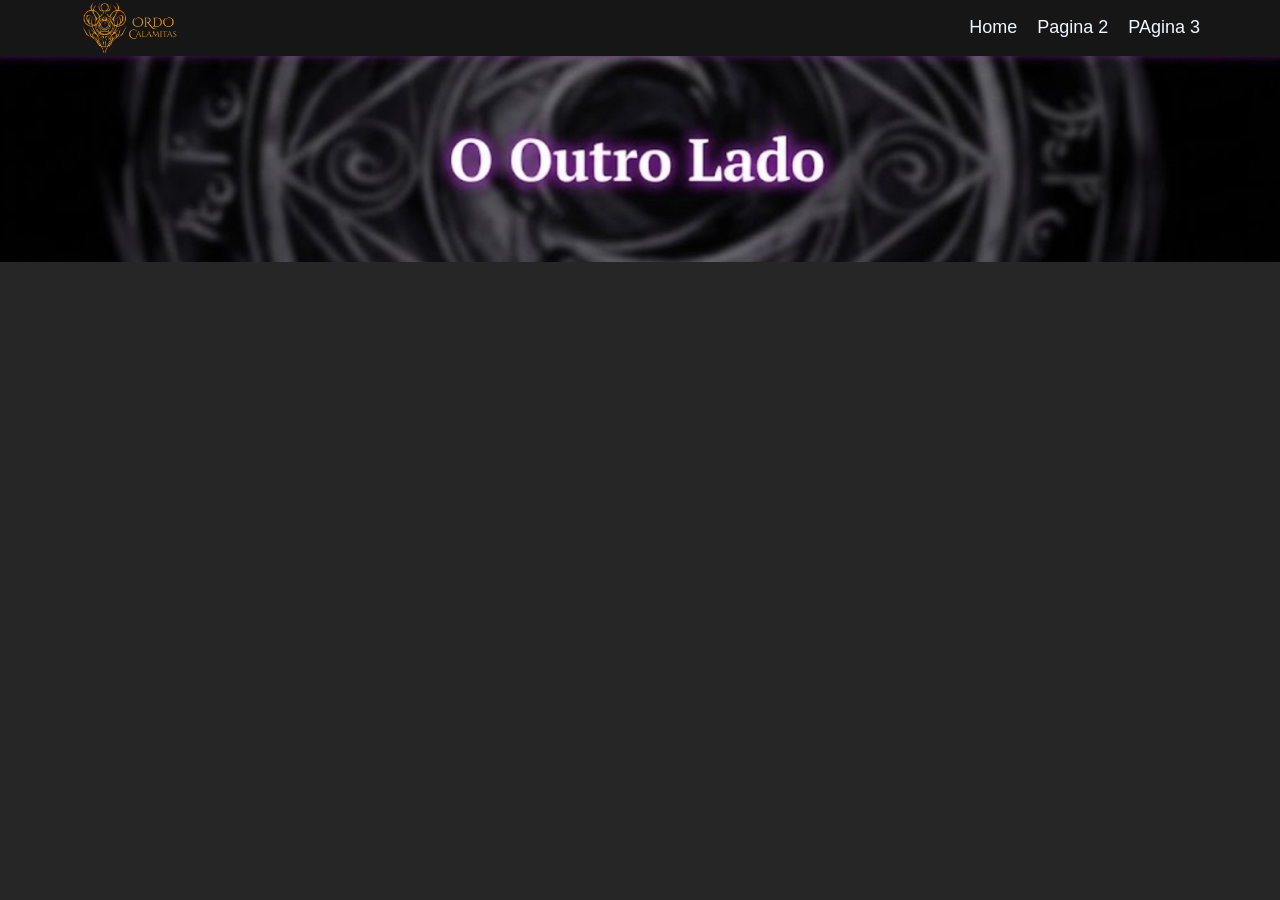
==== index.html @ acf665bf "Criação e estilização do cabeçalho" ====
<!DOCTYPE html>
<html lang="en">
<head>
    <meta charset="UTF-8">
    <meta name="viewport" content="width=device-width, initial-scale=1.0">
    <title>ORDO CALAMITAS</title>
    <link rel="stylesheet" href="style.css" >
</head>
<body>

    <header>
    <div id="area_menu">
        <div id="menu">
            <img src="img/Logo.png" alt="Logo" id="logo">
            <nav>
                <a href="" class="link_menu">Home</a>
                <a href="" class="link_menu">Pagina 2</a>
                <a href="" class="link_menu">PAgina 3</a>
            </nav>
       </div>
    </div>

       <div id="area_banner">
            <img src="img/Banner.jpg" alt="Banner" id="Banner">
       </div>
    </header>

</body>
</html>
---- style.css ----
body
{
    margin: 0;
    background-color: rgb(38, 38, 38);
}

#menu
{
    margin: 0 80px;
    display: flex;
    justify-content: space-between;
    align-items: center;
}

#area_menu
{
    background-color:rgb(23, 22, 22)
}

nav
{
    display: flex;
    gap: 20px;
    font-size: 18px;
}

#logo
{
    width: 100px;
}

#Banner
{
    width: 100%;
}

.link_menu
{
    text-decoration: none;
    color: aliceblue;
    font-family: Arial;
}

.link_menu:hover
{
    color: blueviolet;
}
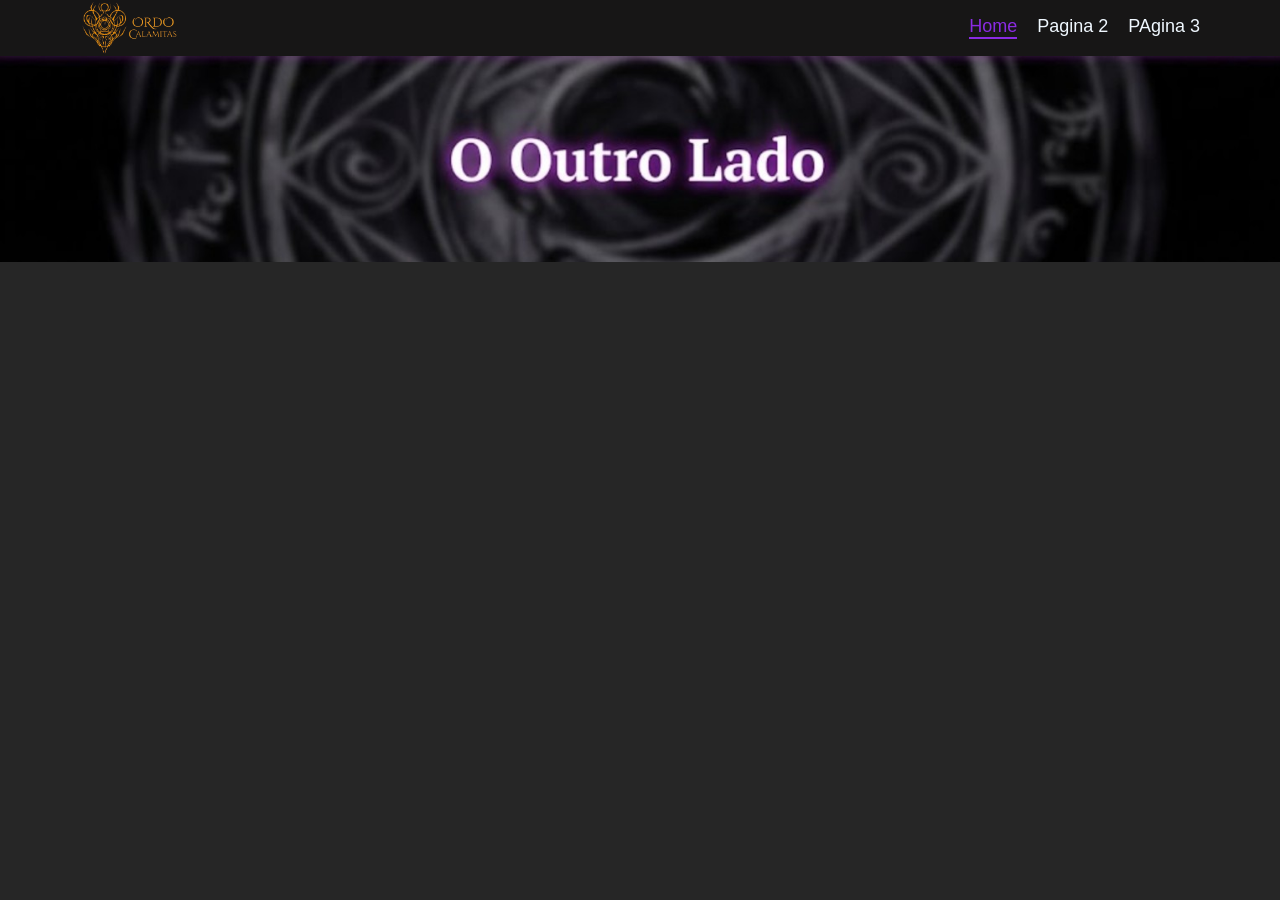
==== commit 0ae38e2b: "Finaliza estilização do menu" ====
--- a/index.html
+++ b/index.html
@@ -13,7 +13,7 @@
         <div id="menu">
             <img src="img/Logo.png" alt="Logo" id="logo">
             <nav>
-                <a href="" class="link_menu">Home</a>
+                <a href="index.html" class="link_menu atual">Home</a>
                 <a href="" class="link_menu">Pagina 2</a>
                 <a href="" class="link_menu">PAgina 3</a>
             </nav>
--- a/style.css
+++ b/style.css
@@ -44,4 +44,11 @@
 .link_menu:hover
 {
     color: blueviolet;
+    text-shadow: 0 0 5px rgba(113, 12, 214, 0.699);
+} 
+
+.atual
+{
+    color: blueviolet;
+    border-bottom: 2px solid blueviolet;
 }
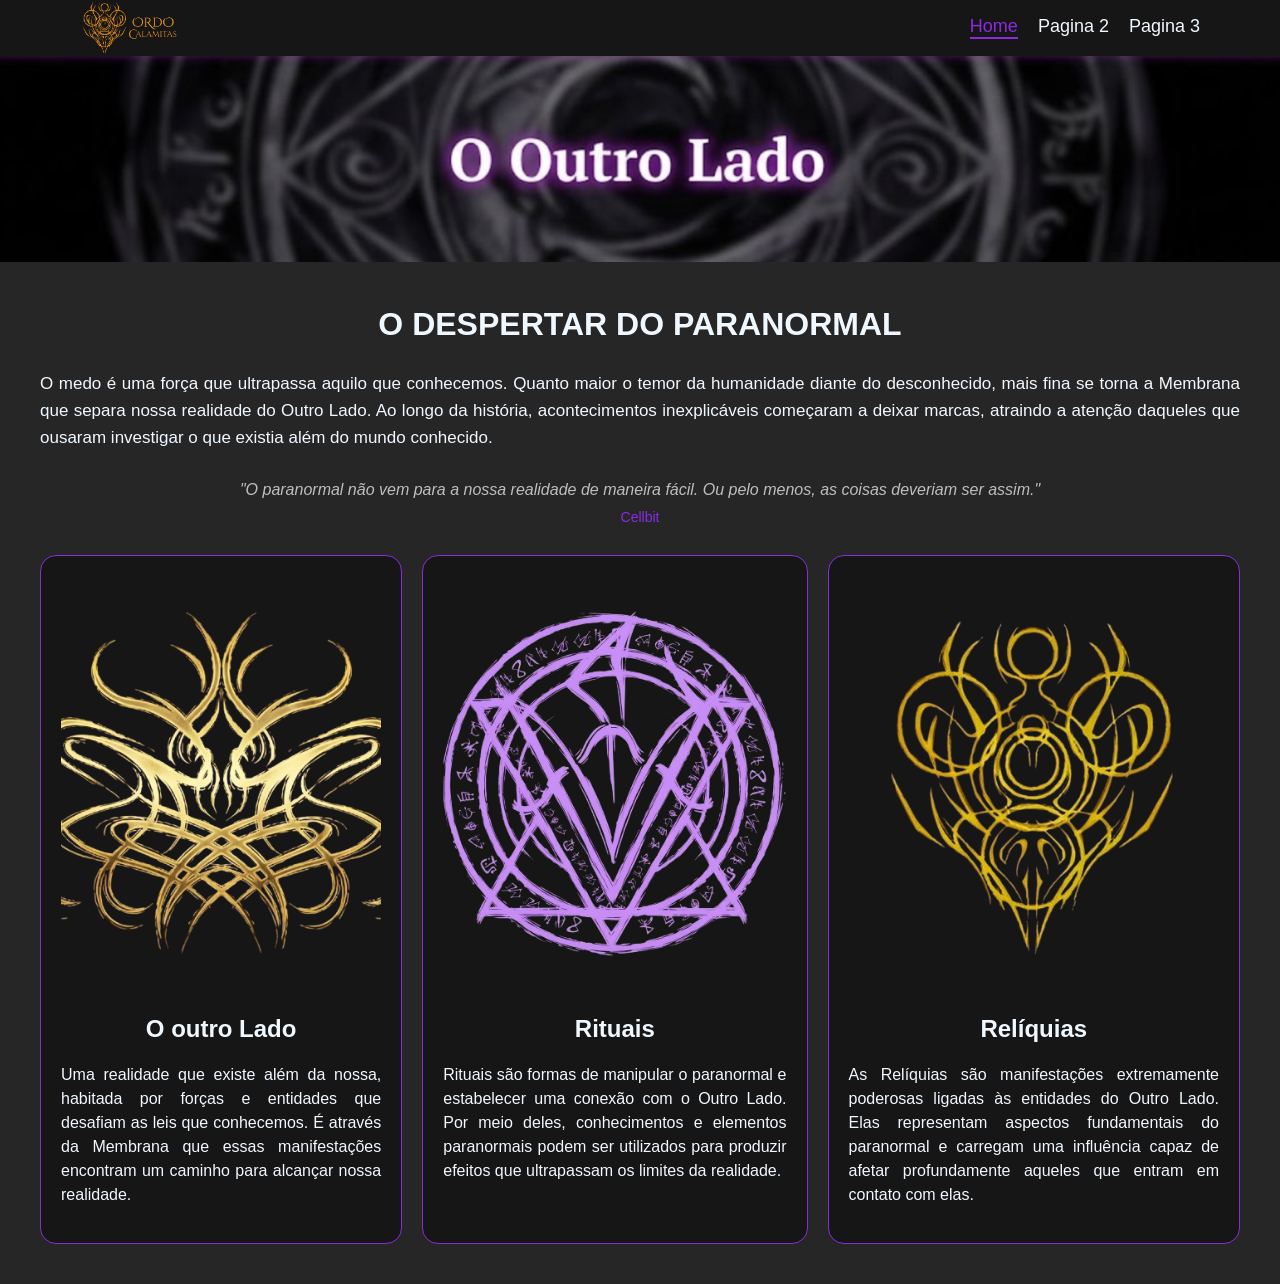
==== commit 2af88cc5: "Estiliza a introdução" ====
--- a/index.html
+++ b/index.html
@@ -15,7 +15,7 @@
             <nav>
                 <a href="index.html" class="link_menu atual">Home</a>
                 <a href="" class="link_menu">Pagina 2</a>
-                <a href="" class="link_menu">PAgina 3</a>
+                <a href="" class="link_menu">Pagina 3</a>
             </nav>
        </div>
     </div>
@@ -25,5 +25,58 @@
        </div>
     </header>
 
+    <main>
+
+       <section id="introdução">
+         <h1>O DESPERTAR DO PARANORMAL</h1>
+          <p id="texto_introdução">
+             O medo é uma força que ultrapassa aquilo que conhecemos.
+                Quanto maior o temor da humanidade diante do desconhecido,
+                mais fina se torna a Membrana que separa nossa realidade do Outro Lado.  
+                Ao longo da história, acontecimentos inexplicáveis começaram
+               a deixar marcas, atraindo a atenção daqueles que ousaram investigar o que existia além do mundo conhecido.
+         </p>
+            
+            <blockquote id="citação">
+                "O paranormal não vem para a nossa realidade de maneira fácil. Ou pelo menos, as coisas deveriam ser assim."
+                <cite> Cellbit</cite>
+            </blockquote>
+
+            <div class="cards">
+                
+                <div class="card">
+                    <img src="img/outoLAdo.png" alt="O outro lado">
+                    <h2>O outro Lado</h2>
+                    <p>
+                        Uma realidade que existe além da nossa, habitada por forças e entidades que desafiam as leis que conhecemos. 
+                        É através da Membrana que essas manifestações encontram um caminho para alcançar nossa realidade.
+                    </p>
+
+                </div>
+
+                <div class="card">
+                    <img src="img/Rituais.png" alt="Rituais">
+                    <h2>Rituais</h2>
+                    <p>
+                        Rituais são formas de manipular o paranormal e estabelecer uma conexão com o Outro Lado. Por meio deles, 
+                        conhecimentos e elementos paranormais podem ser utilizados para produzir efeitos que ultrapassam os limites da realidade.
+                    </p>
+                </div>
+
+                <div class="card">
+                    <img src="img/Reliquias.png" alt="Reliquias">
+                    <h2>Relíquias</h2>
+                    <p>
+                        As Relíquias são manifestações extremamente poderosas ligadas às entidades do Outro Lado. Elas representam 
+                        aspectos fundamentais do paranormal e carregam uma influência capaz de afetar profundamente aqueles que entram 
+                        em contato com elas.
+                    </p>
+                </div>
+            </div>
+
+        </section>
+
+    </main>
+
 </body>
 </html>
--- a/style.css
+++ b/style.css
@@ -51,4 +51,82 @@
 {
     color: blueviolet;
     border-bottom: 2px solid blueviolet;
+}
+
+#introdução
+{
+    margin: 40px 40px;
+   
+}
+
+#introdução h1
+{
+    color: aliceblue;
+    font-family: arial;
+    text-align: center;
+    font-size: 32px;
+}
+
+#texto_introdução
+{
+    color: aliceblue;
+    font-family: Arial;
+    font-size: 17px;
+    line-height: 1.6;
+    text-align: justify;
+}
+
+#citação
+{
+    color: rgb(190, 190, 190);
+    font-family: Arial;
+    font-size: 16px;
+    text-align: center;
+    font-style: italic;
+    margin: 30px 80px;
+}
+
+#citação cite
+{
+    display: block;
+    color: blueviolet;
+    font-size: 14px;
+    margin-top: 10px;
+    font-style: normal;
+}
+
+.cards
+{
+    display: flex;
+    gap: 20px;
+}
+
+.card
+{
+    background-color: rgb(23, 22, 22);
+    border: 1px solid blueviolet;
+    padding: 20px;
+    border-radius: 16px;
+}
+
+.card img
+{
+    width: 100%;
+    height: 415px;
+    object-fit: cover;
+}
+
+.card h2
+{
+    color: aliceblue;
+    font-family: arial;
+    text-align: center ;
+}
+
+.card p
+{
+    color: aliceblue;
+    font-family: arial;
+    line-height: 1.5;
+    text-align: justify;
 }
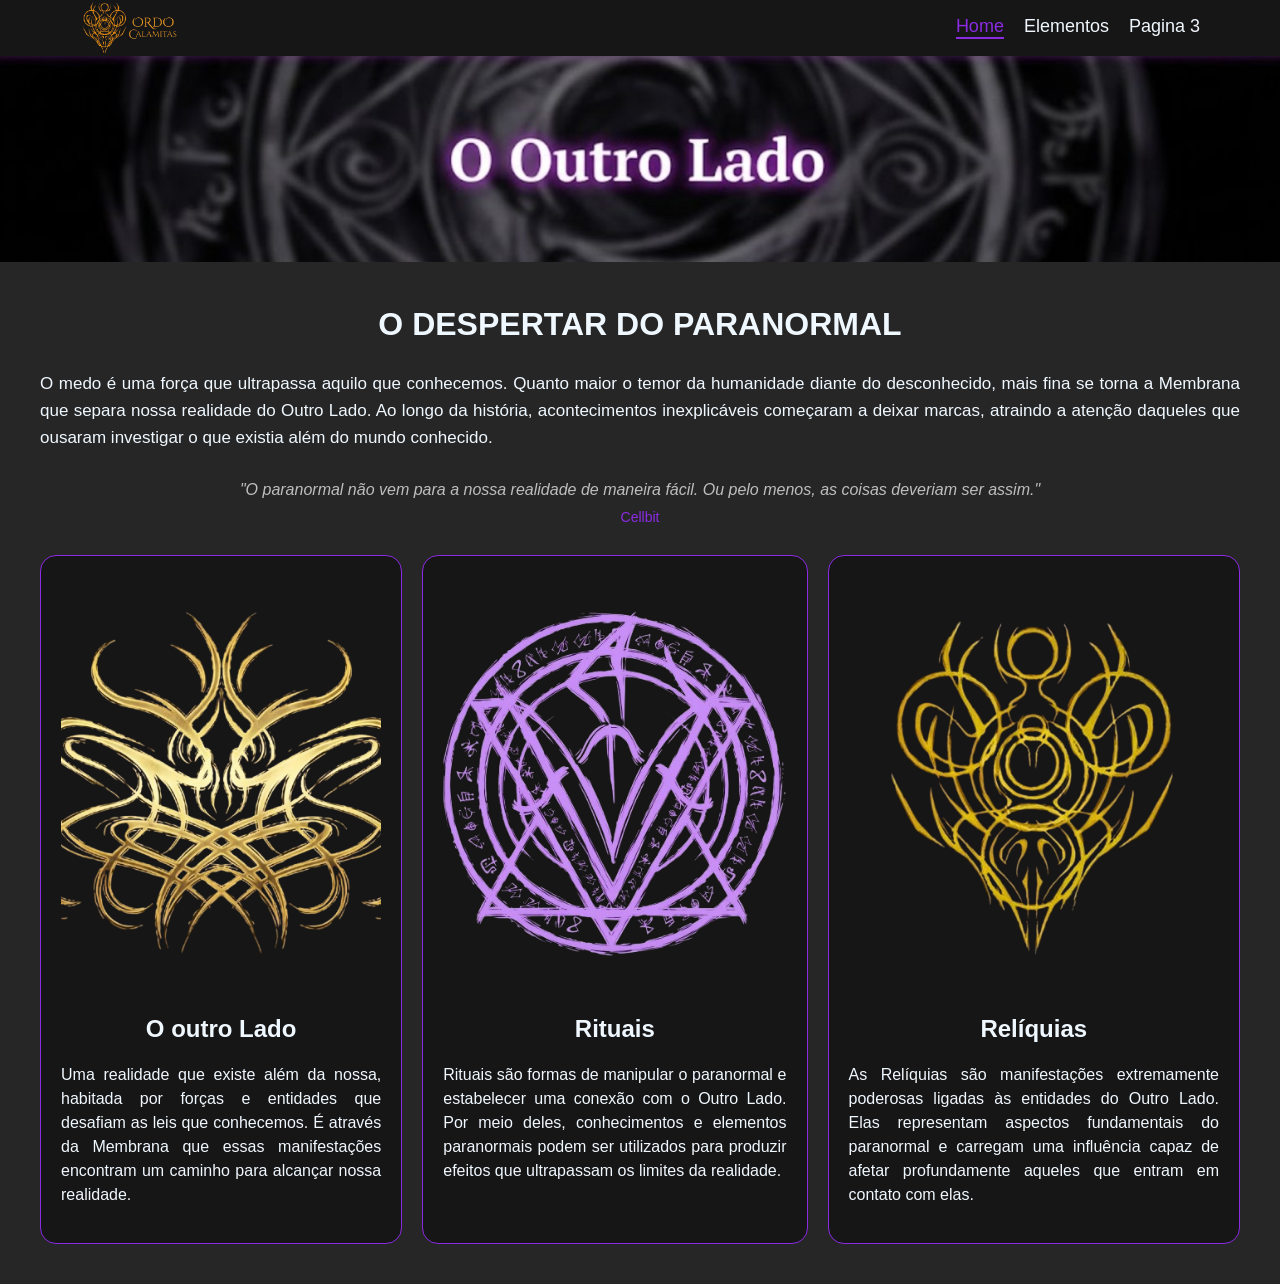
==== commit a11495cb: "Atualiza o link para a pagina de elementos" ====
--- a/index.html
+++ b/index.html
@@ -1,5 +1,5 @@
 <!DOCTYPE html>
-<html lang="en">
+<html lang="pt-BR">
 <head>
     <meta charset="UTF-8">
     <meta name="viewport" content="width=device-width, initial-scale=1.0">
@@ -14,7 +14,7 @@
             <img src="img/Logo.png" alt="Logo" id="logo">
             <nav>
                 <a href="index.html" class="link_menu atual">Home</a>
-                <a href="" class="link_menu">Pagina 2</a>
+                <a href="elementos.html" class="link_menu">Elementos</a>
                 <a href="" class="link_menu">Pagina 3</a>
             </nav>
        </div>
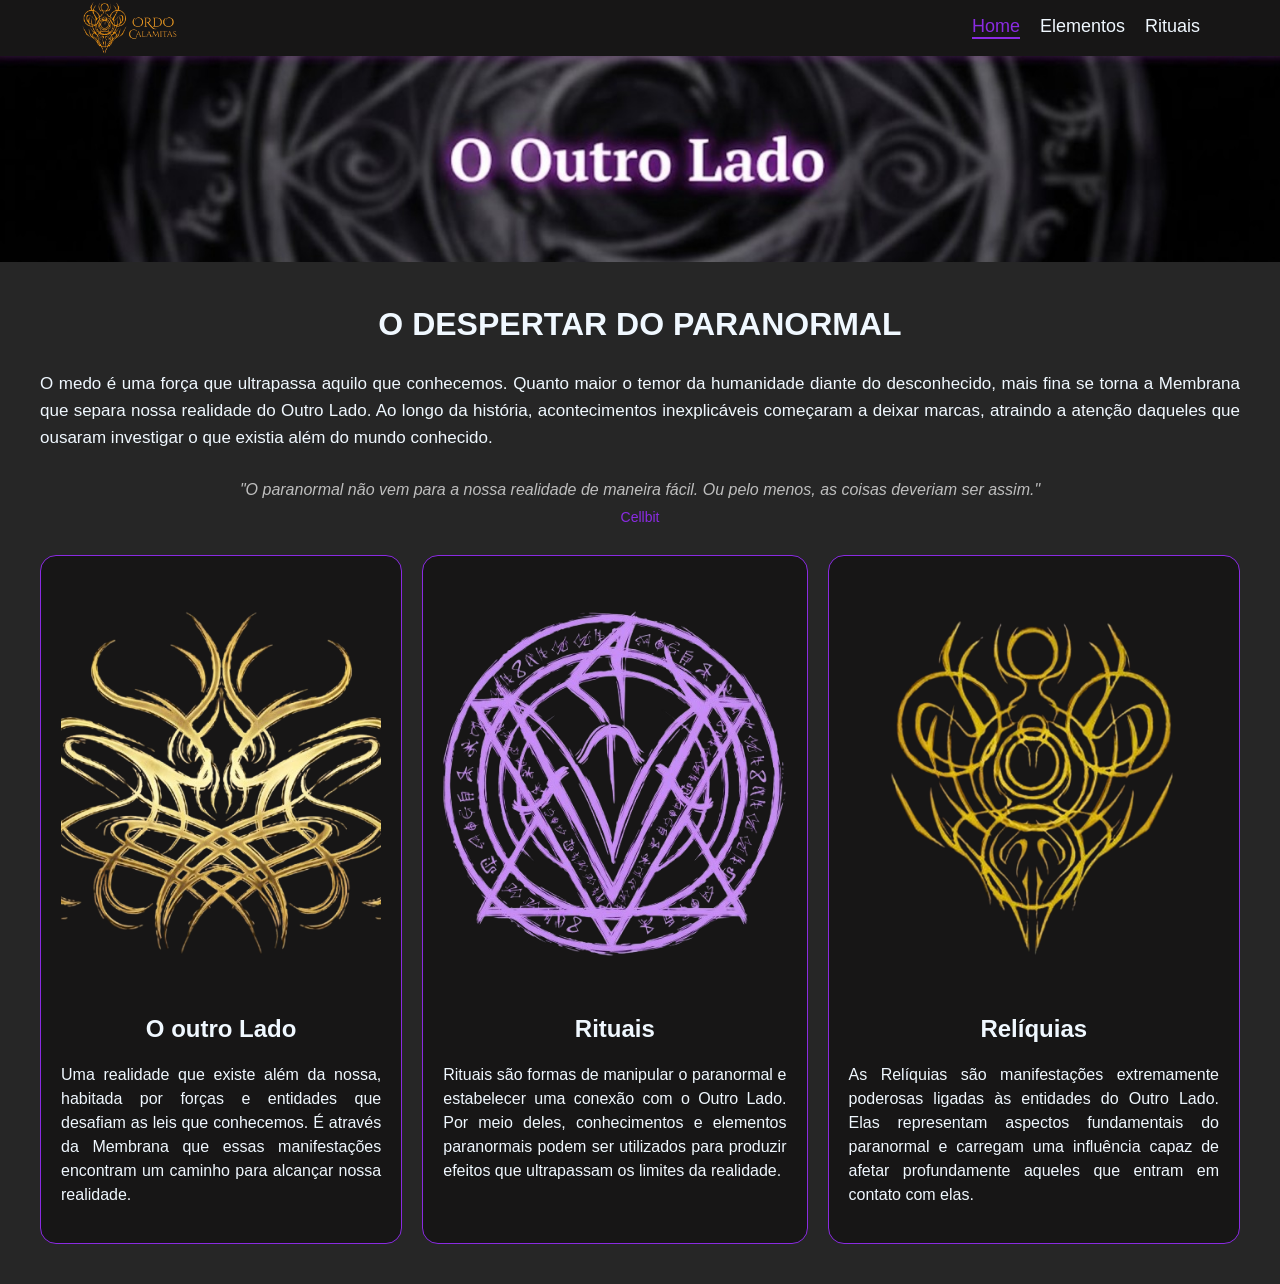
==== commit e358eab9: "Cria a pagina de rituais" ====
--- a/index.html
+++ b/index.html
@@ -15,7 +15,7 @@
             <nav>
                 <a href="index.html" class="link_menu atual">Home</a>
                 <a href="elementos.html" class="link_menu">Elementos</a>
-                <a href="" class="link_menu">Pagina 3</a>
+                <a href="rituais.html" class="link_menu">Rituais</a>
             </nav>
        </div>
     </div>
--- a/style.css
+++ b/style.css
@@ -107,6 +107,12 @@
     border: 1px solid blueviolet;
     padding: 20px;
     border-radius: 16px;
+    transition: 0.3s;
+}
+
+.card:hover
+{
+    box-shadow: 0 0 15px blueviolet;
 }
 
 .card img
@@ -129,4 +135,120 @@
     font-family: arial;
     line-height: 1.5;
     text-align: justify;
-}+}
+
+#elementos
+{
+    margin: 40px;
+}
+
+#elementos h1
+{
+    color: rgb(239, 184, 16);
+    font-family: arial;
+    text-align: center;
+    font-size: 32px;
+    text-shadow: 0 0 8px rgba(250, 205, 70, 0.7);
+}
+
+#introdução_elementos
+{
+    color: aliceblue;
+    font-family: Arial;
+    font-size: 17px;
+    line-height: 1.1;
+    text-align: justify;
+}
+
+#cards_elemento
+{
+    display: grid;
+    grid-template-columns: 1fr 1fr;
+    gap: 20px;
+}
+
+.card_elemento
+{
+    display: flex;
+    gap: 20px;
+    background-color: rgb(23, 22, 22);
+    padding: 20px;
+    border-radius: 16px;
+    align-items: center;
+    transition: 0.3s;
+}
+
+.card_elemento img
+{
+    width: 180px;
+    height: 180px;
+    object-fit: cover;
+}
+
+#sangue
+{
+    border: 1px solid red;
+}
+
+#sangue:hover
+{
+    box-shadow: 0 0 15px red;
+}
+
+#morte
+{
+    border: 1px solid rgb(120, 120, 120);
+}
+
+#morte:hover
+{
+    box-shadow: 0 0 15px rgb(120, 120, 120);
+}
+
+#conhecimento
+{
+    border: 1px solid rgb(239, 184, 16);
+}
+
+#conhecimento:hover
+{
+    box-shadow: 0 0 15px rgb(239, 184, 16);
+}
+
+#energia
+{
+    border: 1px solid blueviolet;
+}
+
+#energia:hover
+{
+    box-shadow: 0 0 15px blueviolet;
+}
+
+.card_elemento h2
+{
+    color: aliceblue;
+    align-items: center;
+    text-align: center;
+    font-family: arial;
+    font-size: 18px;
+    margin-top: 0px;
+}
+
+.card_elemento p
+{
+    color: aliceblue;
+    font-family: arial;
+    text-align: justify;
+    font-size: 16px;
+    line-height: 1.5;
+}
+
+.card_elemento .oprime
+{
+    color: blueviolet;
+    font-style: italic;
+    font-size: 12px;
+    text-align: center;
+}
+
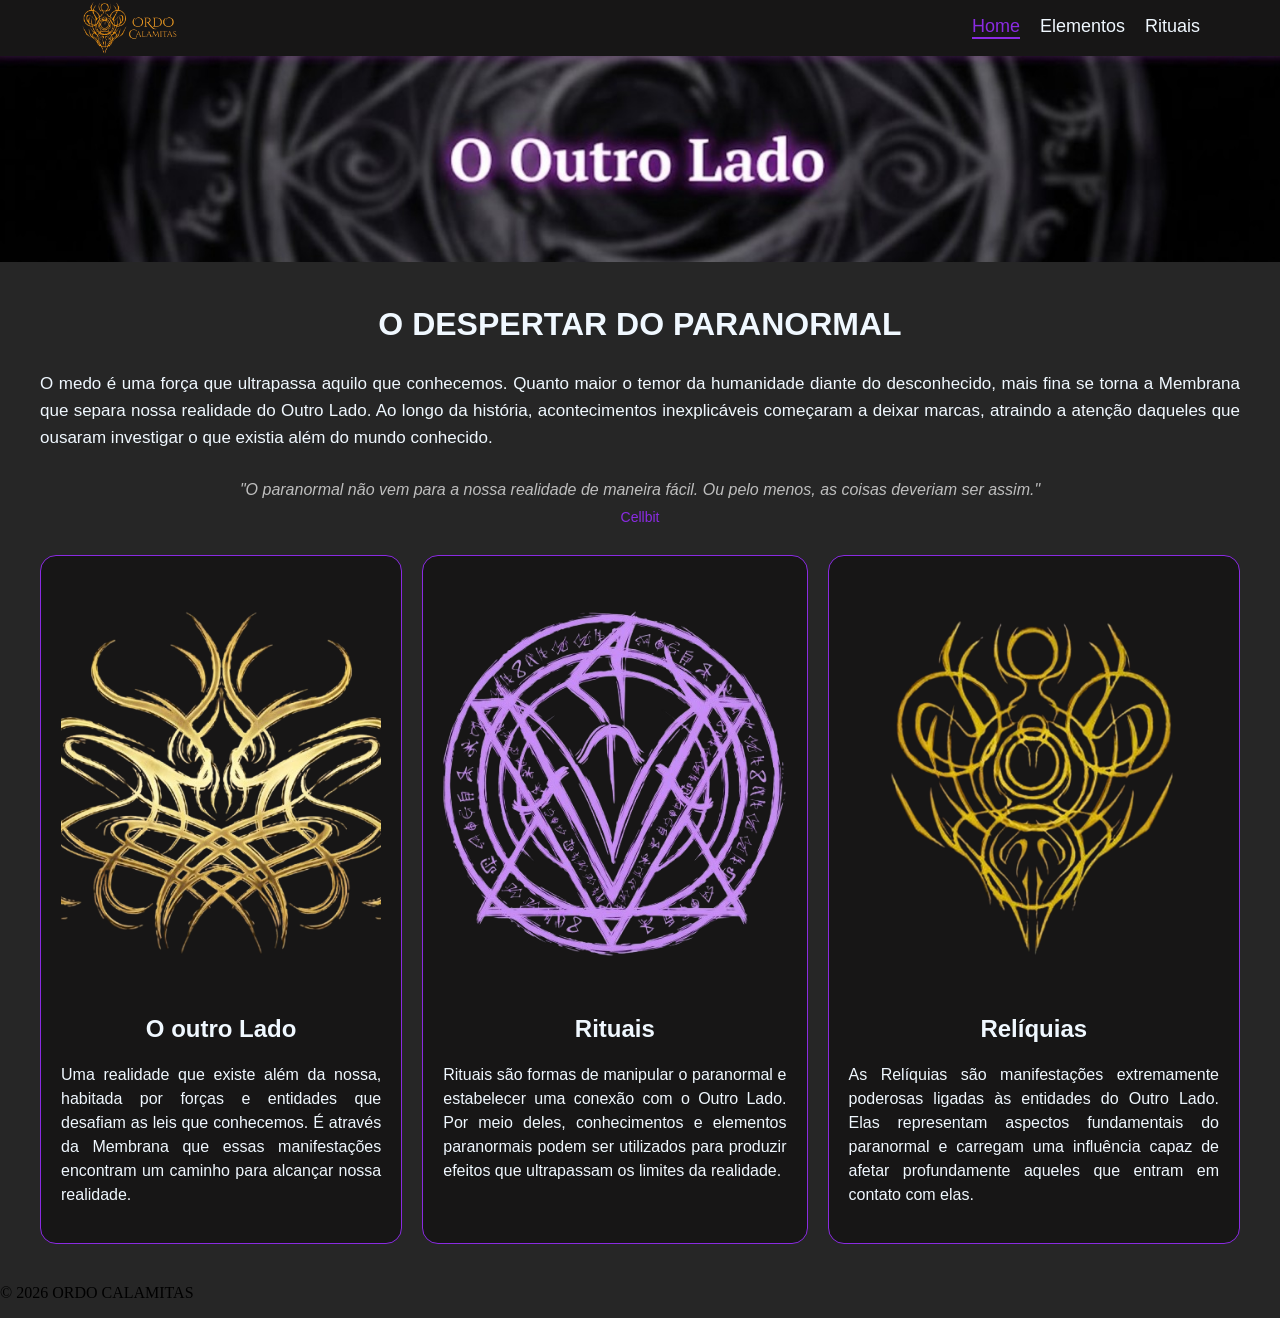
==== commit e60cee0c: "Cria o rodapé" ====
--- a/index.html
+++ b/index.html
@@ -78,5 +78,10 @@
 
     </main>
 
+    <footer>
+    <p>© 2026 ORDO CALAMITAS</p>
+    </footer>
+
+
 </body>
 </html>
--- a/style.css
+++ b/style.css
@@ -252,3 +252,128 @@
     text-align: center;
 }
 
+#rituais
+{
+    margin: 40px;
+    display: flex;
+    flex-direction: column;
+    gap: 20px;
+}
+
+.ritual
+{
+    display: flex;
+    gap: 30px;
+    background-color: rgb(23, 22, 22);
+    padding: 20px;
+    border-radius: 110px;
+    transition: 0.3s;
+}
+#intro_rituais
+{
+    color: aliceblue;
+    font-family: Arial;
+    font-size: 17px;
+    line-height: 1.5;
+    text-align: justify;
+}
+
+#rituais h1
+{
+    color: blueviolet;
+    font-family: Arial;
+    text-align: center;
+    font-size: 32px;
+    text-shadow: 0 0 8px rgba(113, 12, 214, 0.7);
+}
+
+#Flagelo
+{
+    border: 1px solid red;
+}
+
+#Flagelo:hover
+{
+    box-shadow: 0 0 15px red;
+}
+
+#Flagelo .elemento_ritual
+{
+    color: red;
+}
+
+#Inexistir
+{
+    border: 1px solid rgb(239, 184, 16);
+}
+
+#Inexistir:hover
+{
+    box-shadow: 0 0 15px rgb(239, 184, 16);
+}
+
+#Inexistir .elemento_ritual
+{
+    color: rgb(239, 184, 16);
+}
+ 
+.ritual img
+{
+    width: 250px;
+    height: 250px;
+    object-fit: contain;
+}
+
+.info_ritual h2
+{
+    color: aliceblue;
+    font-family: Arial;
+    text-align: center;
+    font-size: 24px;
+}
+
+.elemento_ritual
+{
+    font-size: 14px;
+    font-family: Arial;
+    text-align: center;
+}
+
+.explicacao_ritual
+{
+    color: aliceblue;
+    font-family: Arial;
+    font-size: 16px;
+    line-height: 1.5;
+    text-align: center;
+}
+
+#Deflagração
+{
+    border: 1px solid blueviolet;
+}
+
+#Deflagração:hover
+{
+    box-shadow: 0 0 15px blueviolet;
+}
+
+#Deflagração .elemento_ritual
+{
+    color: blueviolet;
+}
+
+#Barganha
+{
+    border: 1px solid rgb(120, 120, 120);
+}
+
+#Barganha:hover
+{
+    box-shadow: 0 0 15px rgb(120, 120, 120);
+}
+
+#Barganha .elemento_ritual
+{
+    color: rgb(120, 120, 120);
+}
